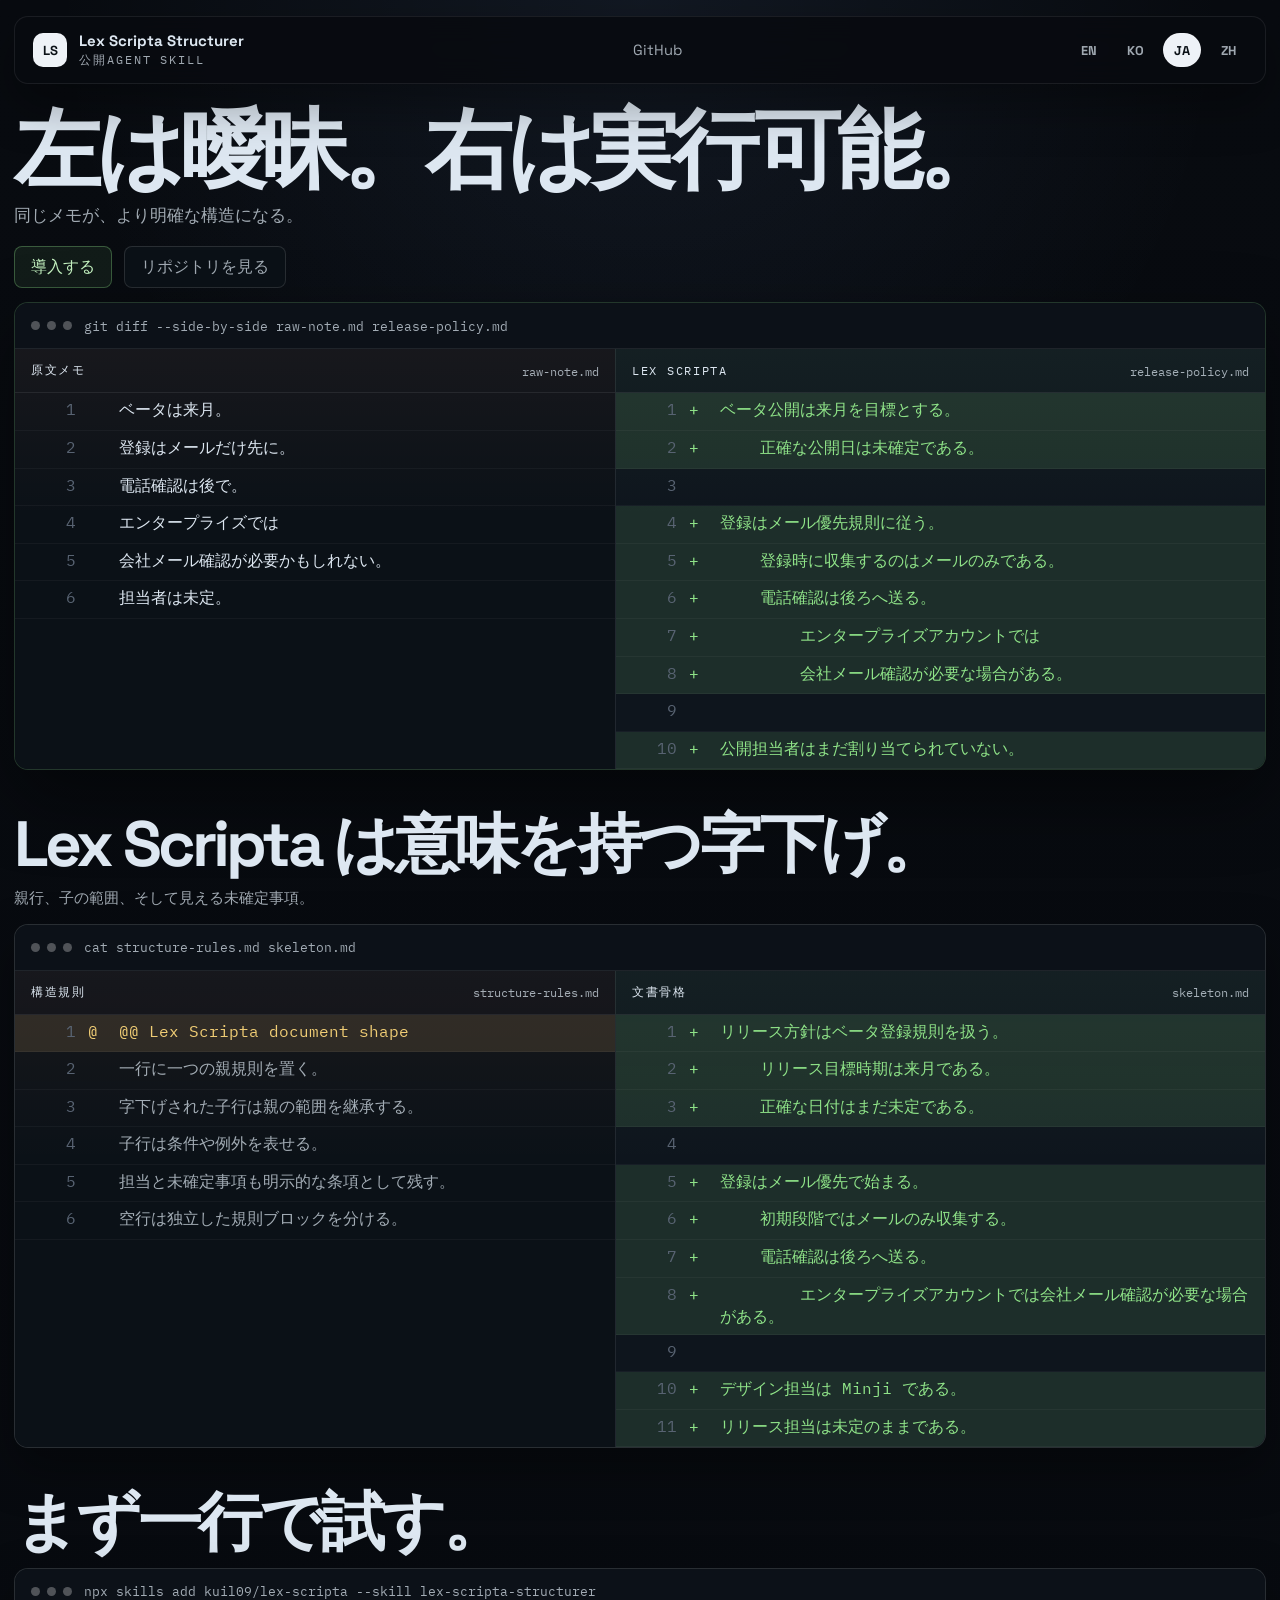
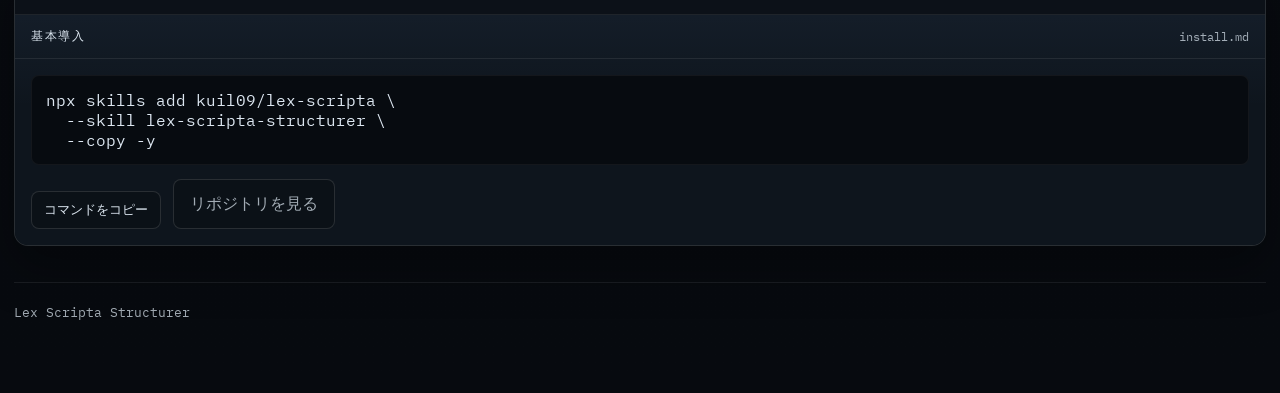
==== site/ja/index.html @ 661ee8ec "Add GitHub Pages landing site" ====
<!DOCTYPE html>
<html lang="ja">
  <head>
    <meta charset="utf-8" />
    <meta name="viewport" content="width=device-width, initial-scale=1" />
    <title>Lex Scripta Structurer</title>
    <meta
      name="description"
      content="会話、企画メモ、ポリシー文を構造化されたLex Scripta文書に変換します。"
    />
    <meta property="og:title" content="Lex Scripta Structurer" />
    <meta
      property="og:description"
      content="雑多なメモをエージェントが信頼できるrule treeへ変える公開Agent Skill。"
    />
    <meta property="og:type" content="website" />
    <meta property="og:url" content="https://kuil09.github.io/lex-scripta/ja/" />
    <meta
      property="og:image"
      content="https://kuil09.github.io/lex-scripta/og-card.svg"
    />
    <meta name="twitter:card" content="summary_large_image" />
    <meta name="twitter:title" content="Lex Scripta Structurer" />
    <meta
      name="twitter:description"
      content="自然言語のメモを機械が読めるLex Scripta文書に変換します。"
    />
    <meta
      name="twitter:image"
      content="https://kuil09.github.io/lex-scripta/og-card.svg"
    />
    <link rel="canonical" href="https://kuil09.github.io/lex-scripta/ja/" />
    <link rel="alternate" hreflang="en" href="https://kuil09.github.io/lex-scripta/" />
    <link rel="alternate" hreflang="ko" href="https://kuil09.github.io/lex-scripta/ko/" />
    <link rel="alternate" hreflang="ja" href="https://kuil09.github.io/lex-scripta/ja/" />
    <link rel="alternate" hreflang="zh-CN" href="https://kuil09.github.io/lex-scripta/zh-cn/" />
    <link rel="alternate" hreflang="x-default" href="https://kuil09.github.io/lex-scripta/" />
    <link rel="icon" href="../favicon.svg" type="image/svg+xml" />
    <link rel="preconnect" href="https://fonts.googleapis.com" />
    <link rel="preconnect" href="https://fonts.gstatic.com" crossorigin />
    <link
      href="https://fonts.googleapis.com/css2?family=Fraunces:opsz,wght@9..144,600;9..144,700&family=IBM+Plex+Mono:wght@400;500&family=Space+Grotesk:wght@400;500;700&display=swap"
      rel="stylesheet"
    />
    <link rel="stylesheet" href="../styles.css" />
  </head>
  <body class="terminal-body">
    <div class="page-shell">
      <header class="topbar">
        <a class="brand" href="#top" aria-label="Lex Scripta Structurer ホーム">
          <span class="brand-mark">LS</span>
          <span class="brand-copy">
            <strong>Lex Scripta Structurer</strong>
            <span>公開Agent Skill</span>
          </span>
        </a>

        <nav class="topnav" aria-label="Primary">
          <a href="https://github.com/kuil09/lex-scripta">GitHub</a>
        </nav>

        <div class="language-switch" aria-label="Languages">
          <a class="language-link" href="../" lang="en">EN</a>
          <a class="language-link" href="../ko/" lang="ko">KO</a>
          <a class="language-link is-current" href="./" lang="ja">JA</a>
          <a class="language-link" href="../zh-cn/" lang="zh-CN">ZH</a>
        </div>
      </header>

      <main id="top" class="terminal-main">
        <section class="split-section hero-section">
          <div class="section-intro reveal">
            <h1 class="section-title">左は曖昧。右は実行可能。</h1>
            <p class="section-summary">
              同じメモが、より明確な構造になる。
            </p>

            <div class="hero-actions">
              <a class="button button-primary" href="#install">導入する</a>
              <a class="button button-secondary" href="https://github.com/kuil09/lex-scripta">
                リポジトリを見る
              </a>
            </div>
          </div>

          <div class="terminal-shell reveal">
            <div class="terminal-bar">
              <span class="terminal-dots" aria-hidden="true">
                <span></span>
                <span></span>
                <span></span>
              </span>
              <span class="terminal-title">git diff --side-by-side raw-note.md release-policy.md</span>
            </div>

            <div class="pane-grid">
              <article class="terminal-pane pane-raw">
                <div class="pane-header">
                  <span class="pane-label">原文メモ</span>
                  <span class="pane-file">raw-note.md</span>
                </div>
                <div class="pane-body">
                  <ol class="code-lines">
                    <li class="line-plain"><span class="line-sign"></span><span class="line-text">ベータは来月。</span></li>
                    <li class="line-plain"><span class="line-sign"></span><span class="line-text">登録はメールだけ先に。</span></li>
                    <li class="line-plain"><span class="line-sign"></span><span class="line-text">電話確認は後で。</span></li>
                    <li class="line-plain"><span class="line-sign"></span><span class="line-text">エンタープライズでは</span></li>
                    <li class="line-plain"><span class="line-sign"></span><span class="line-text">会社メール確認が必要かもしれない。</span></li>
                    <li class="line-plain"><span class="line-sign"></span><span class="line-text">担当者は未定。</span></li>
                  </ol>
                </div>
              </article>

              <article class="terminal-pane pane-structured">
                <div class="pane-header">
                  <span class="pane-label">Lex Scripta</span>
                  <span class="pane-file">release-policy.md</span>
                </div>
                <div class="pane-body">
                  <ol class="code-lines">
                    <li class="line-add"><span class="line-sign">+</span><span class="line-text">ベータ公開は来月を目標とする。</span></li>
                    <li class="line-add"><span class="line-sign">+</span><span class="line-text">    正確な公開日は未確定である。</span></li>
                    <li class="line-plain"><span class="line-sign"></span><span class="line-text"></span></li>
                    <li class="line-add"><span class="line-sign">+</span><span class="line-text">登録はメール優先規則に従う。</span></li>
                    <li class="line-add"><span class="line-sign">+</span><span class="line-text">    登録時に収集するのはメールのみである。</span></li>
                    <li class="line-add"><span class="line-sign">+</span><span class="line-text">    電話確認は後ろへ送る。</span></li>
                    <li class="line-add"><span class="line-sign">+</span><span class="line-text">        エンタープライズアカウントでは</span></li>
                    <li class="line-add"><span class="line-sign">+</span><span class="line-text">        会社メール確認が必要な場合がある。</span></li>
                    <li class="line-plain"><span class="line-sign"></span><span class="line-text"></span></li>
                    <li class="line-add"><span class="line-sign">+</span><span class="line-text">公開担当者はまだ割り当てられていない。</span></li>
                  </ol>
                </div>
              </article>
            </div>
          </div>
        </section>

        <section class="split-section" id="structure">
          <div class="section-intro reveal">
            <h2 class="section-title">Lex Scripta は意味を持つ字下げ。</h2>
            <p class="section-summary">
              親行、子の範囲、そして見える未確定事項。
            </p>
          </div>

          <div class="terminal-shell reveal">
            <div class="terminal-bar">
              <span class="terminal-dots" aria-hidden="true">
                <span></span>
                <span></span>
                <span></span>
              </span>
              <span class="terminal-title">cat structure-rules.md skeleton.md</span>
            </div>

            <div class="pane-grid">
              <article class="terminal-pane pane-problem">
                <div class="pane-header">
                  <span class="pane-label">構造規則</span>
                  <span class="pane-file">structure-rules.md</span>
                </div>
                <div class="pane-body">
                  <ol class="code-lines">
                    <li class="line-meta"><span class="line-sign">@</span><span class="line-text">@@ Lex Scripta document shape</span></li>
                    <li class="line-context"><span class="line-sign"></span><span class="line-text">一行に一つの親規則を置く。</span></li>
                    <li class="line-context"><span class="line-sign"></span><span class="line-text">字下げされた子行は親の範囲を継承する。</span></li>
                    <li class="line-context"><span class="line-sign"></span><span class="line-text">子行は条件や例外を表せる。</span></li>
                    <li class="line-context"><span class="line-sign"></span><span class="line-text">担当と未確定事項も明示的な条項として残す。</span></li>
                    <li class="line-context"><span class="line-sign"></span><span class="line-text">空行は独立した規則ブロックを分ける。</span></li>
                  </ol>
                </div>
              </article>

              <article class="terminal-pane pane-structured">
                <div class="pane-header">
                  <span class="pane-label">文書骨格</span>
                  <span class="pane-file">skeleton.md</span>
                </div>
                <div class="pane-body">
                  <ol class="code-lines">
                    <li class="line-add"><span class="line-sign">+</span><span class="line-text">リリース方針はベータ登録規則を扱う。</span></li>
                    <li class="line-add"><span class="line-sign">+</span><span class="line-text">    リリース目標時期は来月である。</span></li>
                    <li class="line-add"><span class="line-sign">+</span><span class="line-text">    正確な日付はまだ未定である。</span></li>
                    <li class="line-plain"><span class="line-sign"></span><span class="line-text"></span></li>
                    <li class="line-add"><span class="line-sign">+</span><span class="line-text">登録はメール優先で始まる。</span></li>
                    <li class="line-add"><span class="line-sign">+</span><span class="line-text">    初期段階ではメールのみ収集する。</span></li>
                    <li class="line-add"><span class="line-sign">+</span><span class="line-text">    電話確認は後ろへ送る。</span></li>
                    <li class="line-add"><span class="line-sign">+</span><span class="line-text">        エンタープライズアカウントでは会社メール確認が必要な場合がある。</span></li>
                    <li class="line-plain"><span class="line-sign"></span><span class="line-text"></span></li>
                    <li class="line-add"><span class="line-sign">+</span><span class="line-text">デザイン担当は Minji である。</span></li>
                    <li class="line-add"><span class="line-sign">+</span><span class="line-text">リリース担当は未定のままである。</span></li>
                  </ol>
                </div>
              </article>
            </div>
          </div>

        </section>

        <section class="split-section install-strip" id="install">
          <div class="section-intro reveal">
            <h2 class="section-title">まず一行で試す。</h2>
          </div>

          <div class="terminal-shell install-shell reveal">
            <div class="terminal-bar">
              <span class="terminal-dots" aria-hidden="true">
                <span></span>
                <span></span>
                <span></span>
              </span>
              <span class="terminal-title">npx skills add kuil09/lex-scripta --skill lex-scripta-structurer</span>
            </div>

            <article class="terminal-pane pane-install-full">
              <div class="pane-header">
                <span class="pane-label">基本導入</span>
                <span class="pane-file">install.md</span>
              </div>
              <div class="pane-body install-strip-body">
                <pre class="command-code"><code>npx skills add kuil09/lex-scripta \
  --skill lex-scripta-structurer \
  --copy -y</code></pre>
                <div class="install-strip-actions">
                  <button
                    class="copy-button"
                    data-copy="npx skills add kuil09/lex-scripta --skill lex-scripta-structurer --copy -y"
                    data-copy-default="コマンドをコピー"
                    data-copy-success="コピー済み"
                    data-copy-failure="コピー失敗"
                  >
                    コマンドをコピー
                  </button>
                  <a class="button button-secondary" href="https://github.com/kuil09/lex-scripta">
                    リポジトリを見る
                  </a>
                </div>
              </div>
            </article>
          </div>
        </section>
      </main>

      <footer class="site-footer">
        <p>Lex Scripta Structurer</p>
      </footer>
    </div>

    <script src="../script.js"></script>
  </body>
</html>
---- site/styles.css ----
:root {
  --bg: #080b10;
  --bg-2: #0c1118;
  --bg-3: #121923;
  --panel: #0b1117;
  --panel-2: #0e151d;
  --panel-3: #111a24;
  --ink: #dde7f1;
  --ink-soft: rgba(221, 231, 241, 0.72);
  --ink-faint: rgba(221, 231, 241, 0.46);
  --line: rgba(255, 255, 255, 0.08);
  --line-strong: rgba(255, 255, 255, 0.12);
  --line-no: #586372;
  --green: #8fe388;
  --green-soft: rgba(143, 227, 136, 0.12);
  --red: #ff9580;
  --red-soft: rgba(255, 149, 128, 0.12);
  --yellow: #f0cd75;
  --yellow-soft: rgba(240, 205, 117, 0.12);
  --blue: #86b6ff;
  --blue-soft: rgba(134, 182, 255, 0.12);
  --shadow: 0 20px 48px rgba(0, 0, 0, 0.34);
  --content: 1320px;
  --sans: "Space Grotesk", sans-serif;
  --mono: "IBM Plex Mono", monospace;
}

* {
  box-sizing: border-box;
}

html {
  scroll-behavior: smooth;
}

body {
  margin: 0;
  min-height: 100vh;
  overflow-x: hidden;
  color: var(--ink);
  font-family: var(--mono);
  background:
    radial-gradient(circle at top, rgba(134, 182, 255, 0.08), transparent 28%),
    linear-gradient(180deg, #080b10 0%, #070a0f 100%);
}

body::before {
  content: "";
  position: fixed;
  inset: 0;
  pointer-events: none;
  background-image:
    linear-gradient(rgba(255, 255, 255, 0.024) 1px, transparent 1px),
    linear-gradient(90deg, rgba(255, 255, 255, 0.024) 1px, transparent 1px);
  background-size: 24px 24px;
  opacity: 0.24;
  mask-image: linear-gradient(180deg, rgba(0, 0, 0, 0.74), transparent 100%);
}

a {
  color: inherit;
  text-decoration: none;
}

code,
pre,
button {
  font: inherit;
}

.page-shell {
  width: min(calc(100% - 28px), var(--content));
  margin: 0 auto;
  padding: 16px 0 72px;
}

.topbar {
  position: sticky;
  top: 12px;
  z-index: 20;
  display: grid;
  grid-template-columns: auto 1fr auto;
  align-items: center;
  gap: 18px;
  padding: 14px 18px;
  border: 1px solid var(--line);
  border-radius: 14px;
  background: rgba(8, 11, 16, 0.9);
  backdrop-filter: blur(14px);
  box-shadow: var(--shadow);
}

.brand {
  display: inline-flex;
  align-items: center;
  gap: 12px;
}

.brand-mark {
  width: 34px;
  height: 34px;
  display: grid;
  place-items: center;
  border: 1px solid var(--line-strong);
  border-radius: 10px;
  color: #0b1117;
  background: #eef2f7;
  font-family: var(--sans);
  font-size: 0.82rem;
  font-weight: 700;
}

.brand-copy {
  display: flex;
  flex-direction: column;
  gap: 2px;
}

.brand-copy strong,
.topnav,
.language-link,
.button,
.section-title,
.command-card h3 {
  font-family: var(--sans);
}

.brand-copy strong {
  font-size: 0.94rem;
}

.brand-copy span,
.pane-file,
.shell-note,
.section-summary,
.site-footer,
.command-card p,
.path-note,
.legend {
  color: var(--ink-soft);
}

.brand-copy span {
  font-size: 0.75rem;
  text-transform: uppercase;
  letter-spacing: 0.16em;
}

.topnav {
  display: flex;
  align-items: center;
  justify-content: center;
  gap: 18px;
  font-size: 0.92rem;
}

.topnav a,
.language-link {
  color: var(--ink-soft);
  transition: color 160ms ease, border-color 160ms ease, background 160ms ease;
}

.topnav a:hover,
.topnav a:focus-visible,
.language-link:hover,
.language-link:focus-visible {
  color: var(--ink);
}

.language-switch {
  display: flex;
  align-items: center;
  gap: 8px;
}

.language-link {
  min-width: 38px;
  min-height: 34px;
  padding: 0 10px;
  display: inline-flex;
  align-items: center;
  justify-content: center;
  border: 1px solid transparent;
  border-radius: 999px;
  font-size: 0.8rem;
  font-weight: 700;
}

.language-link.is-current {
  color: #0b1117;
  border-color: rgba(255, 255, 255, 0.2);
  background: #eef2f7;
}

.terminal-main {
  display: flex;
  flex-direction: column;
  gap: 44px;
  margin-top: 24px;
}

.split-section {
  scroll-margin-top: 100px;
}

.hero-section .section-title {
  max-width: 1120px;
  font-size: clamp(3rem, 6.8vw, 6.4rem);
}

.hero-section .section-summary {
  font-size: 1.08rem;
}

.hero-section .terminal-shell {
  border-color: rgba(143, 227, 136, 0.18);
  box-shadow: 0 28px 72px rgba(0, 0, 0, 0.44);
}

.section-intro {
  display: flex;
  flex-direction: column;
  gap: 10px;
  margin-bottom: 14px;
}

.section-title {
  margin: 0;
  max-width: 980px;
  font-size: clamp(2.3rem, 5vw, 4.8rem);
  line-height: 0.96;
  letter-spacing: -0.06em;
}

.section-summary {
  margin: 0;
  max-width: 760px;
  font-size: 0.96rem;
  line-height: 1.55;
}

.hero-actions {
  display: flex;
  flex-wrap: wrap;
  gap: 12px;
  margin-top: 8px;
}

.button,
.copy-button {
  display: inline-flex;
  align-items: center;
  justify-content: center;
  min-height: 42px;
  padding: 0 16px;
  border: 1px solid var(--line-strong);
  border-radius: 8px;
  background: var(--panel);
  color: var(--ink);
  cursor: pointer;
  transition: border-color 160ms ease, background 160ms ease, color 160ms ease;
}

.button:hover,
.button:focus-visible,
.copy-button:hover,
.copy-button:focus-visible {
  border-color: rgba(255, 255, 255, 0.18);
  background: #111922;
}

.button-primary {
  border-color: rgba(143, 227, 136, 0.32);
  background: rgba(143, 227, 136, 0.08);
  color: #c6f4c2;
}

.button-secondary {
  color: var(--ink-soft);
}

.terminal-shell {
  border: 1px solid var(--line-strong);
  border-radius: 14px;
  overflow: hidden;
  background: var(--panel);
  box-shadow: var(--shadow);
}

.terminal-bar {
  display: flex;
  align-items: center;
  gap: 12px;
  min-height: 46px;
  padding: 0 16px;
  border-bottom: 1px solid var(--line);
  background: var(--bg-2);
}

.terminal-dots {
  display: inline-flex;
  gap: 7px;
}

.terminal-dots span {
  width: 9px;
  height: 9px;
  border-radius: 50%;
  background: rgba(255, 255, 255, 0.28);
}

.terminal-title {
  color: var(--ink-soft);
  font-size: 0.84rem;
  white-space: nowrap;
  overflow: hidden;
  text-overflow: ellipsis;
}

.pane-grid {
  display: grid;
  grid-template-columns: minmax(0, 48fr) minmax(0, 52fr);
}

.terminal-pane {
  min-width: 0;
  background: var(--panel);
}

.terminal-pane + .terminal-pane {
  border-left: 1px solid var(--line);
}

.pane-raw,
.pane-problem,
.pane-old {
  background: linear-gradient(180deg, rgba(255, 149, 128, 0.05), transparent 40%), var(--panel);
}

.pane-structured,
.pane-guarantee,
.pane-new {
  background: linear-gradient(180deg, rgba(143, 227, 136, 0.05), transparent 40%), var(--panel-2);
}

.pane-install-right {
  background: linear-gradient(180deg, rgba(134, 182, 255, 0.05), transparent 40%), var(--panel-2);
}

.pane-install-full {
  background: linear-gradient(180deg, rgba(134, 182, 255, 0.05), transparent 40%), var(--panel-2);
}

.pane-header {
  display: flex;
  align-items: center;
  justify-content: space-between;
  gap: 10px;
  min-height: 44px;
  padding: 0 16px;
  border-bottom: 1px solid var(--line);
}

.pane-label {
  color: var(--ink);
  font-size: 0.76rem;
  text-transform: uppercase;
  letter-spacing: 0.14em;
}

.pane-file {
  font-size: 0.78rem;
}

.pane-body {
  padding: 0;
}

.code-lines {
  list-style: none;
  margin: 0;
  padding: 0;
  counter-reset: line;
}

.code-lines li {
  display: grid;
  grid-template-columns: 2.8rem 1.2rem minmax(0, 1fr);
  gap: 12px;
  align-items: start;
  min-height: 2.35rem;
  padding: 6px 16px;
  border-bottom: 1px solid rgba(255, 255, 255, 0.04);
}

.code-lines li::before {
  counter-increment: line;
  content: counter(line);
  color: var(--line-no);
  text-align: right;
}

.line-sign {
  color: var(--line-no);
}

.line-text {
  min-width: 0;
  white-space: pre-wrap;
  word-break: break-word;
}

.line-meta {
  background: var(--yellow-soft);
}

.line-meta .line-sign,
.line-meta .line-text {
  color: var(--yellow);
}

.line-add {
  background: var(--green-soft);
}

.line-add .line-sign,
.line-add .line-text {
  color: var(--green);
}

.line-remove {
  background: var(--red-soft);
}

.line-remove .line-sign,
.line-remove .line-text {
  color: var(--red);
}

.line-context .line-text {
  color: var(--ink-soft);
}

.line-plain .line-sign {
  color: transparent;
}

.shell-note,
.legend {
  margin: 10px 4px 0;
  font-size: 0.85rem;
  line-height: 1.6;
}

.legend {
  display: flex;
  flex-wrap: wrap;
  gap: 14px;
}

.legend span::before {
  display: inline-block;
  margin-right: 8px;
}

.legend-old::before {
  content: "-";
  color: var(--red);
}

.legend-new::before {
  content: "+";
  color: var(--green);
}

.legend-stable::before {
  content: "@";
  color: var(--yellow);
}

.install-shell .pane-body {
  padding: 16px;
}

.install-strip-body {
  display: flex;
  flex-direction: column;
  gap: 14px;
}

.install-strip .section-title {
  max-width: 760px;
}

.install-strip .command-code {
  margin: 0;
}

.install-strip-actions {
  display: flex;
  flex-wrap: wrap;
  gap: 12px;
}

.command-card,
.path-card {
  border: 1px solid var(--line);
  border-radius: 10px;
  background: var(--panel-3);
  padding: 16px;
}

.command-card h3,
.path-card h3 {
  margin: 0;
  font-size: 1rem;
  line-height: 1.3;
}

.command-card p,
.path-card p {
  margin: 8px 0 0;
  font-size: 0.88rem;
  line-height: 1.6;
}

.command-code {
  margin: 14px 0 0;
  padding: 14px;
  border: 1px solid rgba(255, 255, 255, 0.05);
  border-radius: 8px;
  background: #070b10;
  color: var(--ink);
  white-space: pre-wrap;
  word-break: break-word;
}

.copy-button {
  align-self: flex-start;
  margin-top: 12px;
  min-height: 38px;
  padding: 0 12px;
  font-size: 0.84rem;
}

.copy-button.is-copied {
  border-color: rgba(143, 227, 136, 0.32);
  background: rgba(143, 227, 136, 0.08);
  color: #c6f4c2;
}

.path-list {
  margin: 14px 0 0;
  padding-left: 18px;
  color: var(--ink-soft);
  line-height: 1.7;
}

.path-list code {
  color: var(--ink);
}

.site-footer {
  display: flex;
  justify-content: flex-start;
  margin-top: 36px;
  padding-top: 20px;
  border-top: 1px solid var(--line);
  font-size: 0.84rem;
}

.site-footer p {
  margin: 0;
}

.reveal {
  opacity: 0;
  transform: translateY(10px);
  transition: opacity 260ms ease, transform 260ms ease;
}

.reveal.is-visible {
  opacity: 1;
  transform: translateY(0);
}

@media (max-width: 1080px) {
  .topbar {
    grid-template-columns: 1fr auto;
  }

  .topnav {
    grid-column: 1 / -1;
    justify-content: flex-start;
    flex-wrap: wrap;
  }

  .pane-grid {
    grid-template-columns: 1fr;
  }

  .terminal-pane + .terminal-pane {
    border-left: 0;
    border-top: 1px solid var(--line);
  }

  .install-strip-actions {
    flex-direction: column;
    align-items: stretch;
  }

  .install-strip-actions .button,
  .install-strip-actions .copy-button {
    width: 100%;
  }
}

@media (max-width: 720px) {
  .page-shell {
    width: min(calc(100% - 16px), var(--content));
    padding-top: 10px;
  }

  .topbar {
    padding: 14px;
  }

  .language-switch {
    width: 100%;
    justify-content: flex-start;
  }

  .terminal-main {
    gap: 44px;
    margin-top: 20px;
  }

  .section-title {
    font-size: clamp(1.9rem, 11vw, 2.8rem);
  }

  .hero-actions {
    flex-direction: column;
    align-items: stretch;
  }

  .button {
    width: 100%;
  }

  .code-lines li {
    grid-template-columns: 2.2rem 1rem minmax(0, 1fr);
    padding: 6px 12px;
    gap: 10px;
  }

  .install-shell .pane-body {
    padding: 12px;
  }

  .command-card,
  .path-card {
    padding: 14px;
  }

  .site-footer {
    flex-direction: column;
    align-items: flex-start;
  }
}

@media (prefers-reduced-motion: reduce) {
  html {
    scroll-behavior: auto;
  }

  .reveal {
    opacity: 1;
    transform: none;
    transition: none;
  }

  .button,
  .copy-button {
    transition: none;
  }
}
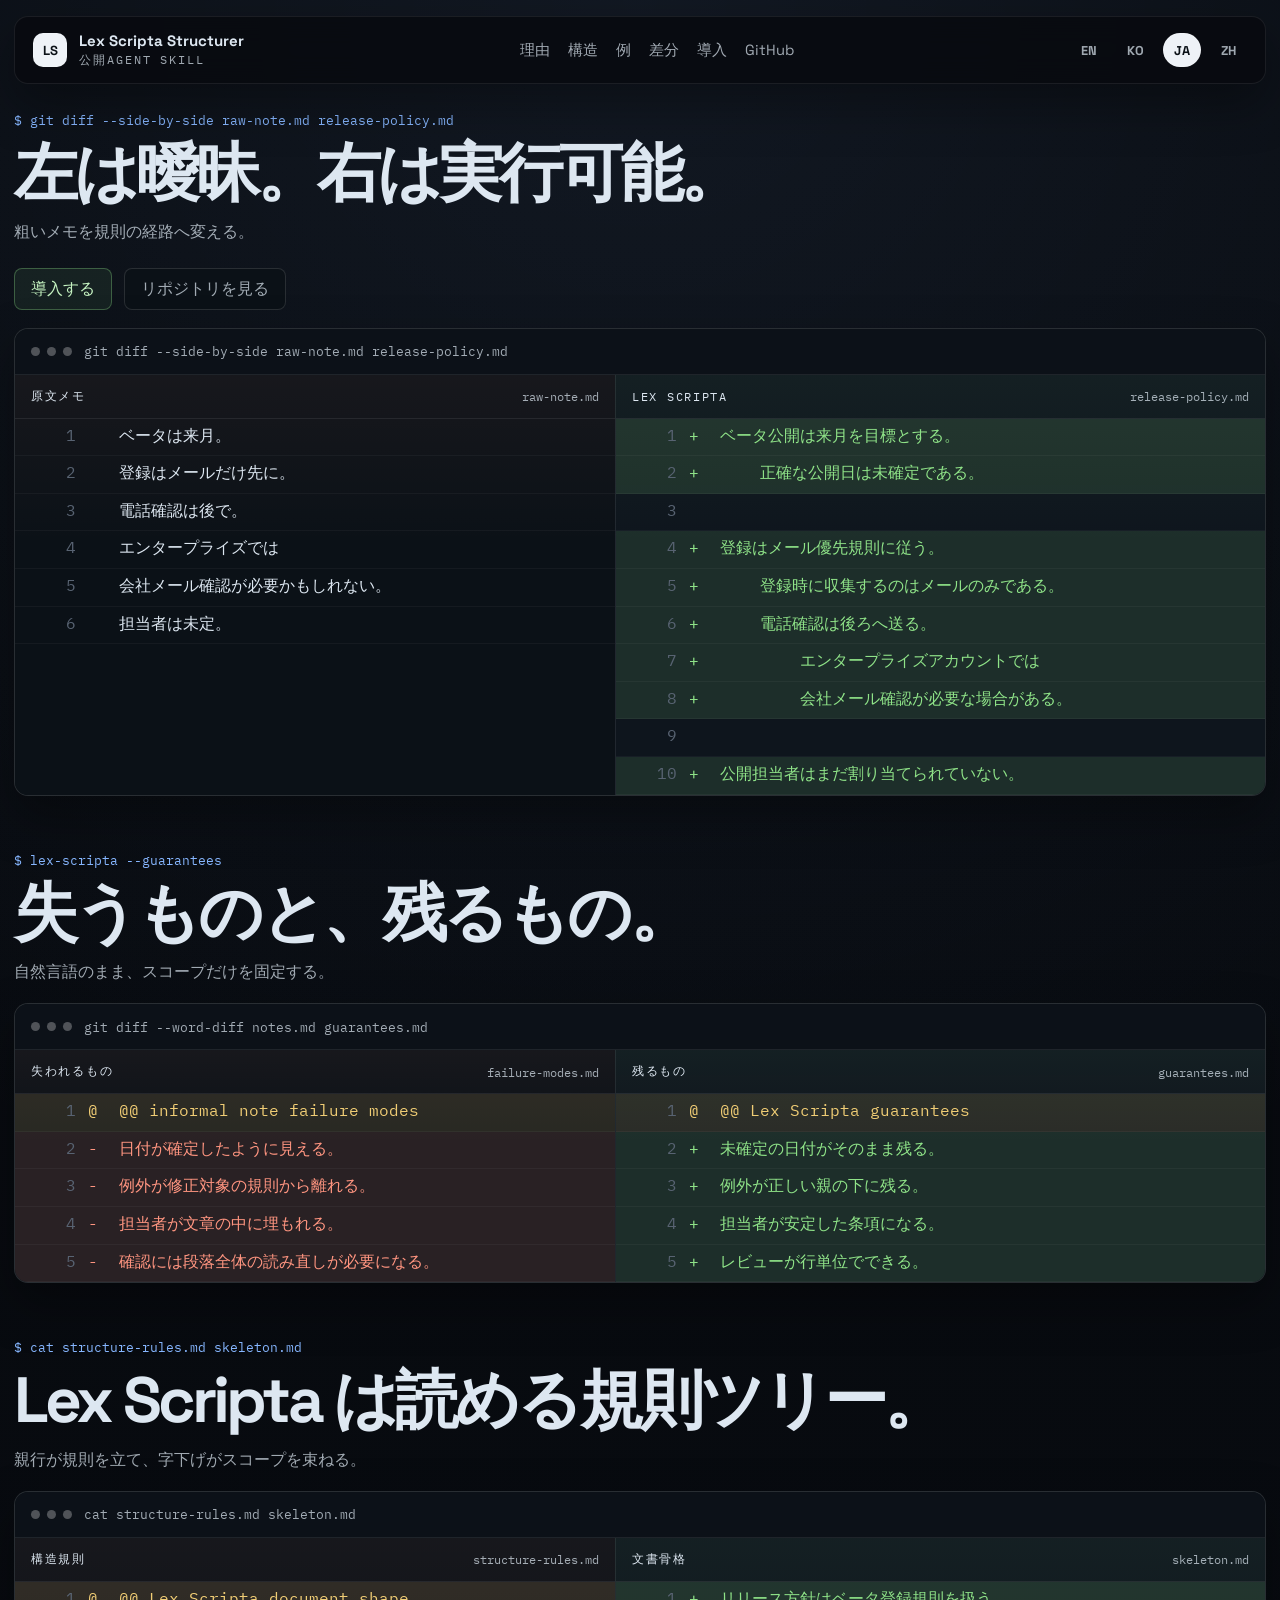
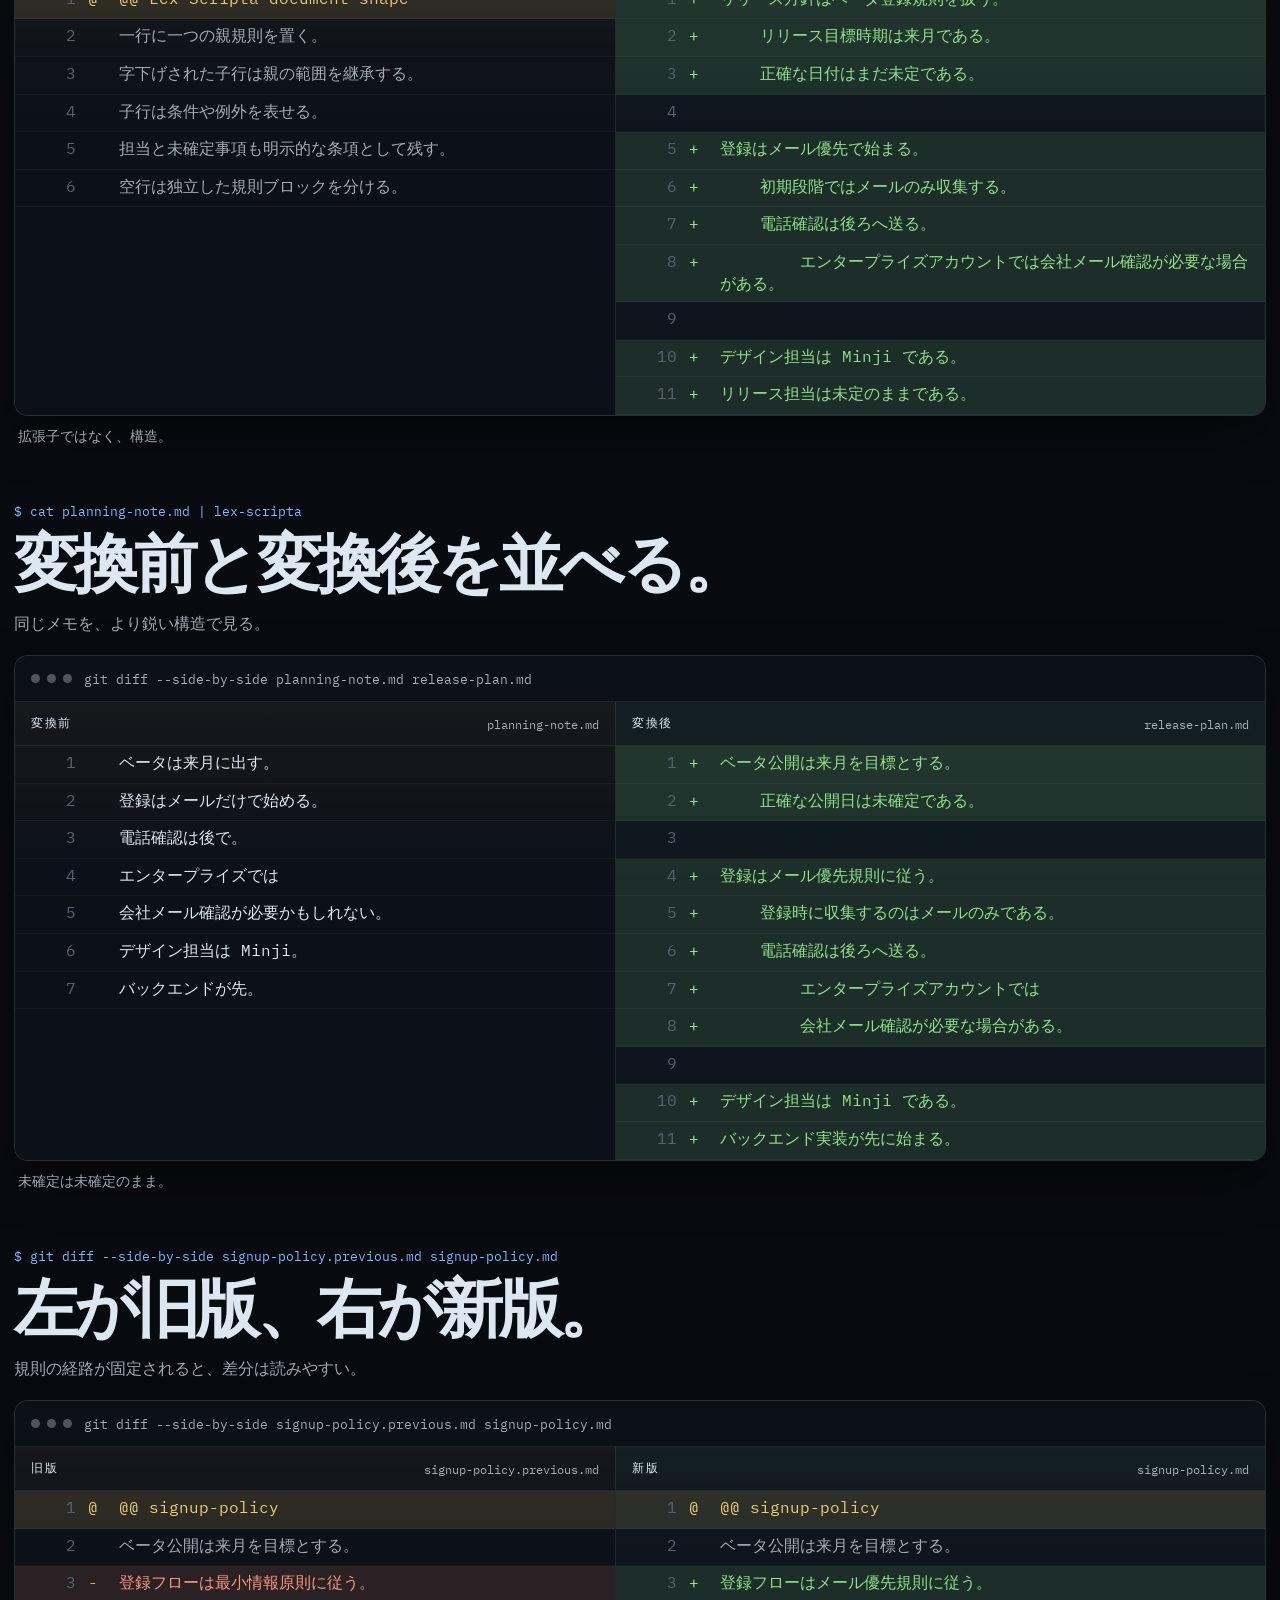
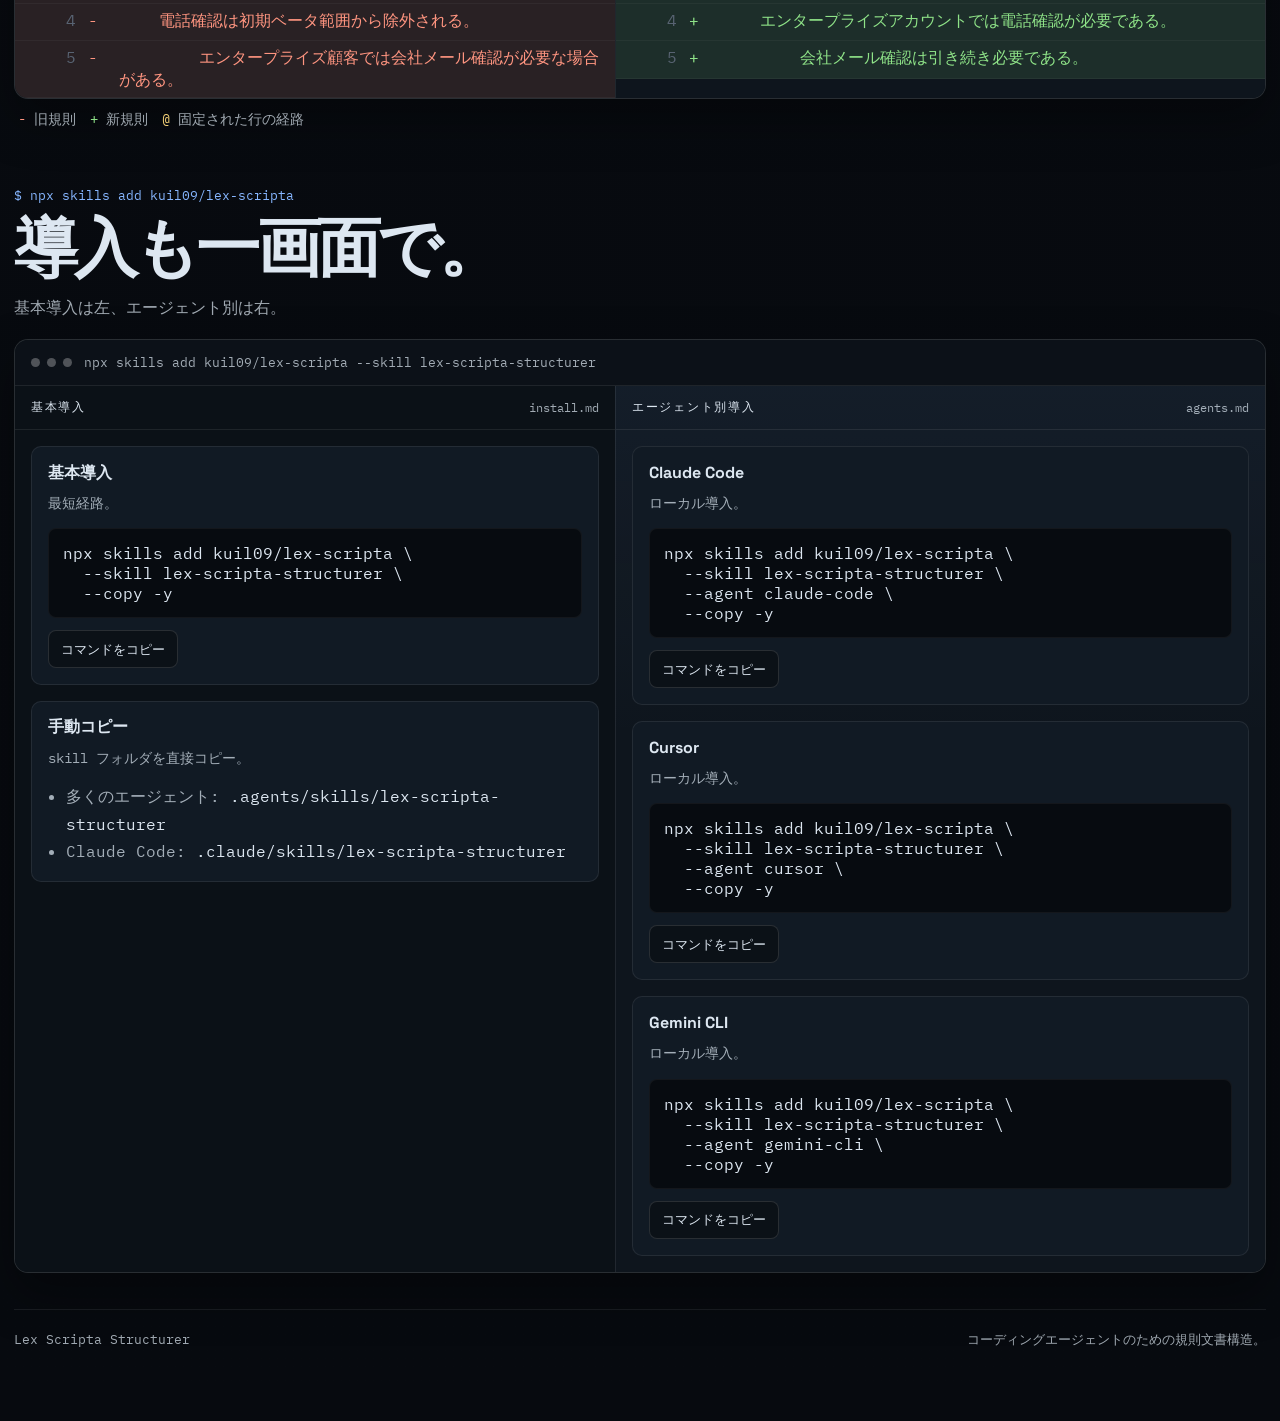
==== commit 20865522: "Add GitHub Pages landing site" ====
--- a/site/ja/index.html
+++ b/site/ja/index.html
@@ -56,6 +56,11 @@
         </a>
 
         <nav class="topnav" aria-label="Primary">
+          <a href="#why">理由</a>
+          <a href="#structure">構造</a>
+          <a href="#example">例</a>
+          <a href="#revisions">差分</a>
+          <a href="#install">導入</a>
           <a href="https://github.com/kuil09/lex-scripta">GitHub</a>
         </nav>
 
@@ -68,11 +73,12 @@
       </header>
 
       <main id="top" class="terminal-main">
-        <section class="split-section hero-section">
+        <section class="split-section">
           <div class="section-intro reveal">
+            <p class="command-label">$ git diff --side-by-side raw-note.md release-policy.md</p>
             <h1 class="section-title">左は曖昧。右は実行可能。</h1>
             <p class="section-summary">
-              同じメモが、より明確な構造になる。
+              粗いメモを規則の経路へ変える。
             </p>
 
             <div class="hero-actions">
@@ -135,11 +141,67 @@
           </div>
         </section>
 
+        <section class="split-section" id="why">
+          <div class="section-intro reveal">
+            <p class="command-label">$ lex-scripta --guarantees</p>
+            <h2 class="section-title">失うものと、残るもの。</h2>
+            <p class="section-summary">
+              自然言語のまま、スコープだけを固定する。
+            </p>
+          </div>
+
+          <div class="terminal-shell reveal">
+            <div class="terminal-bar">
+              <span class="terminal-dots" aria-hidden="true">
+                <span></span>
+                <span></span>
+                <span></span>
+              </span>
+              <span class="terminal-title">git diff --word-diff notes.md guarantees.md</span>
+            </div>
+
+            <div class="pane-grid">
+              <article class="terminal-pane pane-problem">
+                <div class="pane-header">
+                  <span class="pane-label">失われるもの</span>
+                  <span class="pane-file">failure-modes.md</span>
+                </div>
+                <div class="pane-body">
+                  <ol class="code-lines">
+                    <li class="line-meta"><span class="line-sign">@</span><span class="line-text">@@ informal note failure modes</span></li>
+                    <li class="line-remove"><span class="line-sign">-</span><span class="line-text">日付が確定したように見える。</span></li>
+                    <li class="line-remove"><span class="line-sign">-</span><span class="line-text">例外が修正対象の規則から離れる。</span></li>
+                    <li class="line-remove"><span class="line-sign">-</span><span class="line-text">担当者が文章の中に埋もれる。</span></li>
+                    <li class="line-remove"><span class="line-sign">-</span><span class="line-text">確認には段落全体の読み直しが必要になる。</span></li>
+                  </ol>
+                </div>
+              </article>
+
+              <article class="terminal-pane pane-guarantee">
+                <div class="pane-header">
+                  <span class="pane-label">残るもの</span>
+                  <span class="pane-file">guarantees.md</span>
+                </div>
+                <div class="pane-body">
+                  <ol class="code-lines">
+                    <li class="line-meta"><span class="line-sign">@</span><span class="line-text">@@ Lex Scripta guarantees</span></li>
+                    <li class="line-add"><span class="line-sign">+</span><span class="line-text">未確定の日付がそのまま残る。</span></li>
+                    <li class="line-add"><span class="line-sign">+</span><span class="line-text">例外が正しい親の下に残る。</span></li>
+                    <li class="line-add"><span class="line-sign">+</span><span class="line-text">担当者が安定した条項になる。</span></li>
+                    <li class="line-add"><span class="line-sign">+</span><span class="line-text">レビューが行単位でできる。</span></li>
+                  </ol>
+                </div>
+              </article>
+            </div>
+          </div>
+        </section>
+
         <section class="split-section" id="structure">
           <div class="section-intro reveal">
-            <h2 class="section-title">Lex Scripta は意味を持つ字下げ。</h2>
+            <p class="command-label">$ cat structure-rules.md skeleton.md</p>
+            <h2 class="section-title">Lex Scripta は読める規則ツリー。</h2>
             <p class="section-summary">
-              親行、子の範囲、そして見える未確定事項。
+              親行が規則を立て、字下げがスコープを束ねる。
             </p>
           </div>
 
@@ -195,11 +257,142 @@
             </div>
           </div>
 
+          <p class="shell-note reveal">拡張子ではなく、構造。</p>
         </section>
 
-        <section class="split-section install-strip" id="install">
+        <section class="split-section" id="example">
           <div class="section-intro reveal">
-            <h2 class="section-title">まず一行で試す。</h2>
+            <p class="command-label">$ cat planning-note.md | lex-scripta</p>
+            <h2 class="section-title">変換前と変換後を並べる。</h2>
+            <p class="section-summary">
+              同じメモを、より鋭い構造で見る。
+            </p>
+          </div>
+
+          <div class="terminal-shell reveal">
+            <div class="terminal-bar">
+              <span class="terminal-dots" aria-hidden="true">
+                <span></span>
+                <span></span>
+                <span></span>
+              </span>
+              <span class="terminal-title">git diff --side-by-side planning-note.md release-plan.md</span>
+            </div>
+
+            <div class="pane-grid">
+              <article class="terminal-pane pane-raw">
+                <div class="pane-header">
+                  <span class="pane-label">変換前</span>
+                  <span class="pane-file">planning-note.md</span>
+                </div>
+                <div class="pane-body">
+                  <ol class="code-lines">
+                    <li class="line-plain"><span class="line-sign"></span><span class="line-text">ベータは来月に出す。</span></li>
+                    <li class="line-plain"><span class="line-sign"></span><span class="line-text">登録はメールだけで始める。</span></li>
+                    <li class="line-plain"><span class="line-sign"></span><span class="line-text">電話確認は後で。</span></li>
+                    <li class="line-plain"><span class="line-sign"></span><span class="line-text">エンタープライズでは</span></li>
+                    <li class="line-plain"><span class="line-sign"></span><span class="line-text">会社メール確認が必要かもしれない。</span></li>
+                    <li class="line-plain"><span class="line-sign"></span><span class="line-text">デザイン担当は Minji。</span></li>
+                    <li class="line-plain"><span class="line-sign"></span><span class="line-text">バックエンドが先。</span></li>
+                  </ol>
+                </div>
+              </article>
+
+              <article class="terminal-pane pane-structured">
+                <div class="pane-header">
+                  <span class="pane-label">変換後</span>
+                  <span class="pane-file">release-plan.md</span>
+                </div>
+                <div class="pane-body">
+                  <ol class="code-lines">
+                    <li class="line-add"><span class="line-sign">+</span><span class="line-text">ベータ公開は来月を目標とする。</span></li>
+                    <li class="line-add"><span class="line-sign">+</span><span class="line-text">    正確な公開日は未確定である。</span></li>
+                    <li class="line-plain"><span class="line-sign"></span><span class="line-text"></span></li>
+                    <li class="line-add"><span class="line-sign">+</span><span class="line-text">登録はメール優先規則に従う。</span></li>
+                    <li class="line-add"><span class="line-sign">+</span><span class="line-text">    登録時に収集するのはメールのみである。</span></li>
+                    <li class="line-add"><span class="line-sign">+</span><span class="line-text">    電話確認は後ろへ送る。</span></li>
+                    <li class="line-add"><span class="line-sign">+</span><span class="line-text">        エンタープライズアカウントでは</span></li>
+                    <li class="line-add"><span class="line-sign">+</span><span class="line-text">        会社メール確認が必要な場合がある。</span></li>
+                    <li class="line-plain"><span class="line-sign"></span><span class="line-text"></span></li>
+                    <li class="line-add"><span class="line-sign">+</span><span class="line-text">デザイン担当は Minji である。</span></li>
+                    <li class="line-add"><span class="line-sign">+</span><span class="line-text">バックエンド実装が先に始まる。</span></li>
+                  </ol>
+                </div>
+              </article>
+            </div>
+          </div>
+
+          <p class="shell-note reveal">未確定は未確定のまま。</p>
+        </section>
+
+        <section class="split-section" id="revisions">
+          <div class="section-intro reveal">
+            <p class="command-label">$ git diff --side-by-side signup-policy.previous.md signup-policy.md</p>
+            <h2 class="section-title">左が旧版、右が新版。</h2>
+            <p class="section-summary">
+              規則の経路が固定されると、差分は読みやすい。
+            </p>
+          </div>
+
+          <div class="terminal-shell reveal">
+            <div class="terminal-bar">
+              <span class="terminal-dots" aria-hidden="true">
+                <span></span>
+                <span></span>
+                <span></span>
+              </span>
+              <span class="terminal-title">git diff --side-by-side signup-policy.previous.md signup-policy.md</span>
+            </div>
+
+            <div class="pane-grid">
+              <article class="terminal-pane pane-old">
+                <div class="pane-header">
+                  <span class="pane-label">旧版</span>
+                  <span class="pane-file">signup-policy.previous.md</span>
+                </div>
+                <div class="pane-body">
+                  <ol class="code-lines">
+                    <li class="line-meta"><span class="line-sign">@</span><span class="line-text">@@ signup-policy</span></li>
+                    <li class="line-context"><span class="line-sign"></span><span class="line-text">ベータ公開は来月を目標とする。</span></li>
+                    <li class="line-remove"><span class="line-sign">-</span><span class="line-text">登録フローは最小情報原則に従う。</span></li>
+                    <li class="line-remove"><span class="line-sign">-</span><span class="line-text">    電話確認は初期ベータ範囲から除外される。</span></li>
+                    <li class="line-remove"><span class="line-sign">-</span><span class="line-text">        エンタープライズ顧客では会社メール確認が必要な場合がある。</span></li>
+                  </ol>
+                </div>
+              </article>
+
+              <article class="terminal-pane pane-new">
+                <div class="pane-header">
+                  <span class="pane-label">新版</span>
+                  <span class="pane-file">signup-policy.md</span>
+                </div>
+                <div class="pane-body">
+                  <ol class="code-lines">
+                    <li class="line-meta"><span class="line-sign">@</span><span class="line-text">@@ signup-policy</span></li>
+                    <li class="line-context"><span class="line-sign"></span><span class="line-text">ベータ公開は来月を目標とする。</span></li>
+                    <li class="line-add"><span class="line-sign">+</span><span class="line-text">登録フローはメール優先規則に従う。</span></li>
+                    <li class="line-add"><span class="line-sign">+</span><span class="line-text">    エンタープライズアカウントでは電話確認が必要である。</span></li>
+                    <li class="line-add"><span class="line-sign">+</span><span class="line-text">        会社メール確認は引き続き必要である。</span></li>
+                  </ol>
+                </div>
+              </article>
+            </div>
+          </div>
+
+          <p class="legend reveal">
+            <span class="legend-old">旧規則</span>
+            <span class="legend-new">新規則</span>
+            <span class="legend-stable">固定された行の経路</span>
+          </p>
+        </section>
+
+        <section class="split-section" id="install">
+          <div class="section-intro reveal">
+            <p class="command-label">$ npx skills add kuil09/lex-scripta</p>
+            <h2 class="section-title">導入も一画面で。</h2>
+            <p class="section-summary">
+              基本導入は左、エージェント別は右。
+            </p>
           </div>
 
           <div class="terminal-shell install-shell reveal">
@@ -212,37 +405,110 @@
               <span class="terminal-title">npx skills add kuil09/lex-scripta --skill lex-scripta-structurer</span>
             </div>
 
-            <article class="terminal-pane pane-install-full">
-              <div class="pane-header">
-                <span class="pane-label">基本導入</span>
-                <span class="pane-file">install.md</span>
-              </div>
-              <div class="pane-body install-strip-body">
-                <pre class="command-code"><code>npx skills add kuil09/lex-scripta \
+            <div class="pane-grid">
+              <article class="terminal-pane pane-install-left">
+                <div class="pane-header">
+                  <span class="pane-label">基本導入</span>
+                  <span class="pane-file">install.md</span>
+                </div>
+                <div class="pane-body">
+                  <section class="command-card">
+                    <h3>基本導入</h3>
+                    <p>最短経路。</p>
+                    <pre class="command-code"><code>npx skills add kuil09/lex-scripta \
   --skill lex-scripta-structurer \
   --copy -y</code></pre>
-                <div class="install-strip-actions">
-                  <button
-                    class="copy-button"
-                    data-copy="npx skills add kuil09/lex-scripta --skill lex-scripta-structurer --copy -y"
-                    data-copy-default="コマンドをコピー"
-                    data-copy-success="コピー済み"
-                    data-copy-failure="コピー失敗"
-                  >
-                    コマンドをコピー
-                  </button>
-                  <a class="button button-secondary" href="https://github.com/kuil09/lex-scripta">
-                    リポジトリを見る
-                  </a>
-                </div>
-              </div>
-            </article>
+                    <button
+                      class="copy-button"
+                      data-copy="npx skills add kuil09/lex-scripta --skill lex-scripta-structurer --copy -y"
+                      data-copy-default="コマンドをコピー"
+                      data-copy-success="コピー済み"
+                      data-copy-failure="コピー失敗"
+                    >
+                      コマンドをコピー
+                    </button>
+                  </section>
+
+                  <section class="path-card">
+                    <h3>手動コピー</h3>
+                    <p class="path-note">skill フォルダを直接コピー。</p>
+                    <ul class="path-list">
+                      <li>多くのエージェント: <code>.agents/skills/lex-scripta-structurer</code></li>
+                      <li>Claude Code: <code>.claude/skills/lex-scripta-structurer</code></li>
+                    </ul>
+                  </section>
+                </div>
+              </article>
+
+              <article class="terminal-pane pane-install-right">
+                <div class="pane-header">
+                  <span class="pane-label">エージェント別導入</span>
+                  <span class="pane-file">agents.md</span>
+                </div>
+                <div class="pane-body">
+                  <section class="command-card">
+                    <h3>Claude Code</h3>
+                    <p>ローカル導入。</p>
+                    <pre class="command-code"><code>npx skills add kuil09/lex-scripta \
+  --skill lex-scripta-structurer \
+  --agent claude-code \
+  --copy -y</code></pre>
+                    <button
+                      class="copy-button"
+                      data-copy="npx skills add kuil09/lex-scripta --skill lex-scripta-structurer --agent claude-code --copy -y"
+                      data-copy-default="コマンドをコピー"
+                      data-copy-success="コピー済み"
+                      data-copy-failure="コピー失敗"
+                    >
+                      コマンドをコピー
+                    </button>
+                  </section>
+
+                  <section class="command-card">
+                    <h3>Cursor</h3>
+                    <p>ローカル導入。</p>
+                    <pre class="command-code"><code>npx skills add kuil09/lex-scripta \
+  --skill lex-scripta-structurer \
+  --agent cursor \
+  --copy -y</code></pre>
+                    <button
+                      class="copy-button"
+                      data-copy="npx skills add kuil09/lex-scripta --skill lex-scripta-structurer --agent cursor --copy -y"
+                      data-copy-default="コマンドをコピー"
+                      data-copy-success="コピー済み"
+                      data-copy-failure="コピー失敗"
+                    >
+                      コマンドをコピー
+                    </button>
+                  </section>
+
+                  <section class="command-card">
+                    <h3>Gemini CLI</h3>
+                    <p>ローカル導入。</p>
+                    <pre class="command-code"><code>npx skills add kuil09/lex-scripta \
+  --skill lex-scripta-structurer \
+  --agent gemini-cli \
+  --copy -y</code></pre>
+                    <button
+                      class="copy-button"
+                      data-copy="npx skills add kuil09/lex-scripta --skill lex-scripta-structurer --agent gemini-cli --copy -y"
+                      data-copy-default="コマンドをコピー"
+                      data-copy-success="コピー済み"
+                      data-copy-failure="コピー失敗"
+                    >
+                      コマンドをコピー
+                    </button>
+                  </section>
+                </div>
+              </article>
+            </div>
           </div>
         </section>
       </main>
 
       <footer class="site-footer">
         <p>Lex Scripta Structurer</p>
+        <p>コーディングエージェントのための規則文書構造。</p>
       </footer>
     </div>
 
--- a/site/styles.css
+++ b/site/styles.css
@@ -195,33 +195,25 @@
 .terminal-main {
   display: flex;
   flex-direction: column;
-  gap: 44px;
-  margin-top: 24px;
+  gap: 56px;
+  margin-top: 28px;
 }
 
 .split-section {
   scroll-margin-top: 100px;
 }
 
-.hero-section .section-title {
-  max-width: 1120px;
-  font-size: clamp(3rem, 6.8vw, 6.4rem);
-}
-
-.hero-section .section-summary {
-  font-size: 1.08rem;
-}
-
-.hero-section .terminal-shell {
-  border-color: rgba(143, 227, 136, 0.18);
-  box-shadow: 0 28px 72px rgba(0, 0, 0, 0.44);
-}
-
 .section-intro {
   display: flex;
   flex-direction: column;
-  gap: 10px;
-  margin-bottom: 14px;
+  gap: 14px;
+  margin-bottom: 18px;
+}
+
+.command-label {
+  margin: 0;
+  color: var(--blue);
+  font-size: 0.82rem;
 }
 
 .section-title {
@@ -234,9 +226,9 @@
 
 .section-summary {
   margin: 0;
-  max-width: 760px;
-  font-size: 0.96rem;
-  line-height: 1.55;
+  max-width: 860px;
+  font-size: 1rem;
+  line-height: 1.7;
 }
 
 .hero-actions {
@@ -347,10 +339,6 @@
   background: linear-gradient(180deg, rgba(134, 182, 255, 0.05), transparent 40%), var(--panel-2);
 }
 
-.pane-install-full {
-  background: linear-gradient(180deg, rgba(134, 182, 255, 0.05), transparent 40%), var(--panel-2);
-}
-
 .pane-header {
   display: flex;
   align-items: center;
@@ -479,27 +467,10 @@
 }
 
 .install-shell .pane-body {
+  display: flex;
+  flex-direction: column;
+  gap: 16px;
   padding: 16px;
-}
-
-.install-strip-body {
-  display: flex;
-  flex-direction: column;
-  gap: 14px;
-}
-
-.install-strip .section-title {
-  max-width: 760px;
-}
-
-.install-strip .command-code {
-  margin: 0;
-}
-
-.install-strip-actions {
-  display: flex;
-  flex-wrap: wrap;
-  gap: 12px;
 }
 
 .command-card,
@@ -562,7 +533,8 @@
 
 .site-footer {
   display: flex;
-  justify-content: flex-start;
+  justify-content: space-between;
+  gap: 16px;
   margin-top: 36px;
   padding-top: 20px;
   border-top: 1px solid var(--line);
@@ -603,16 +575,6 @@
     border-left: 0;
     border-top: 1px solid var(--line);
   }
-
-  .install-strip-actions {
-    flex-direction: column;
-    align-items: stretch;
-  }
-
-  .install-strip-actions .button,
-  .install-strip-actions .copy-button {
-    width: 100%;
-  }
 }
 
 @media (max-width: 720px) {
